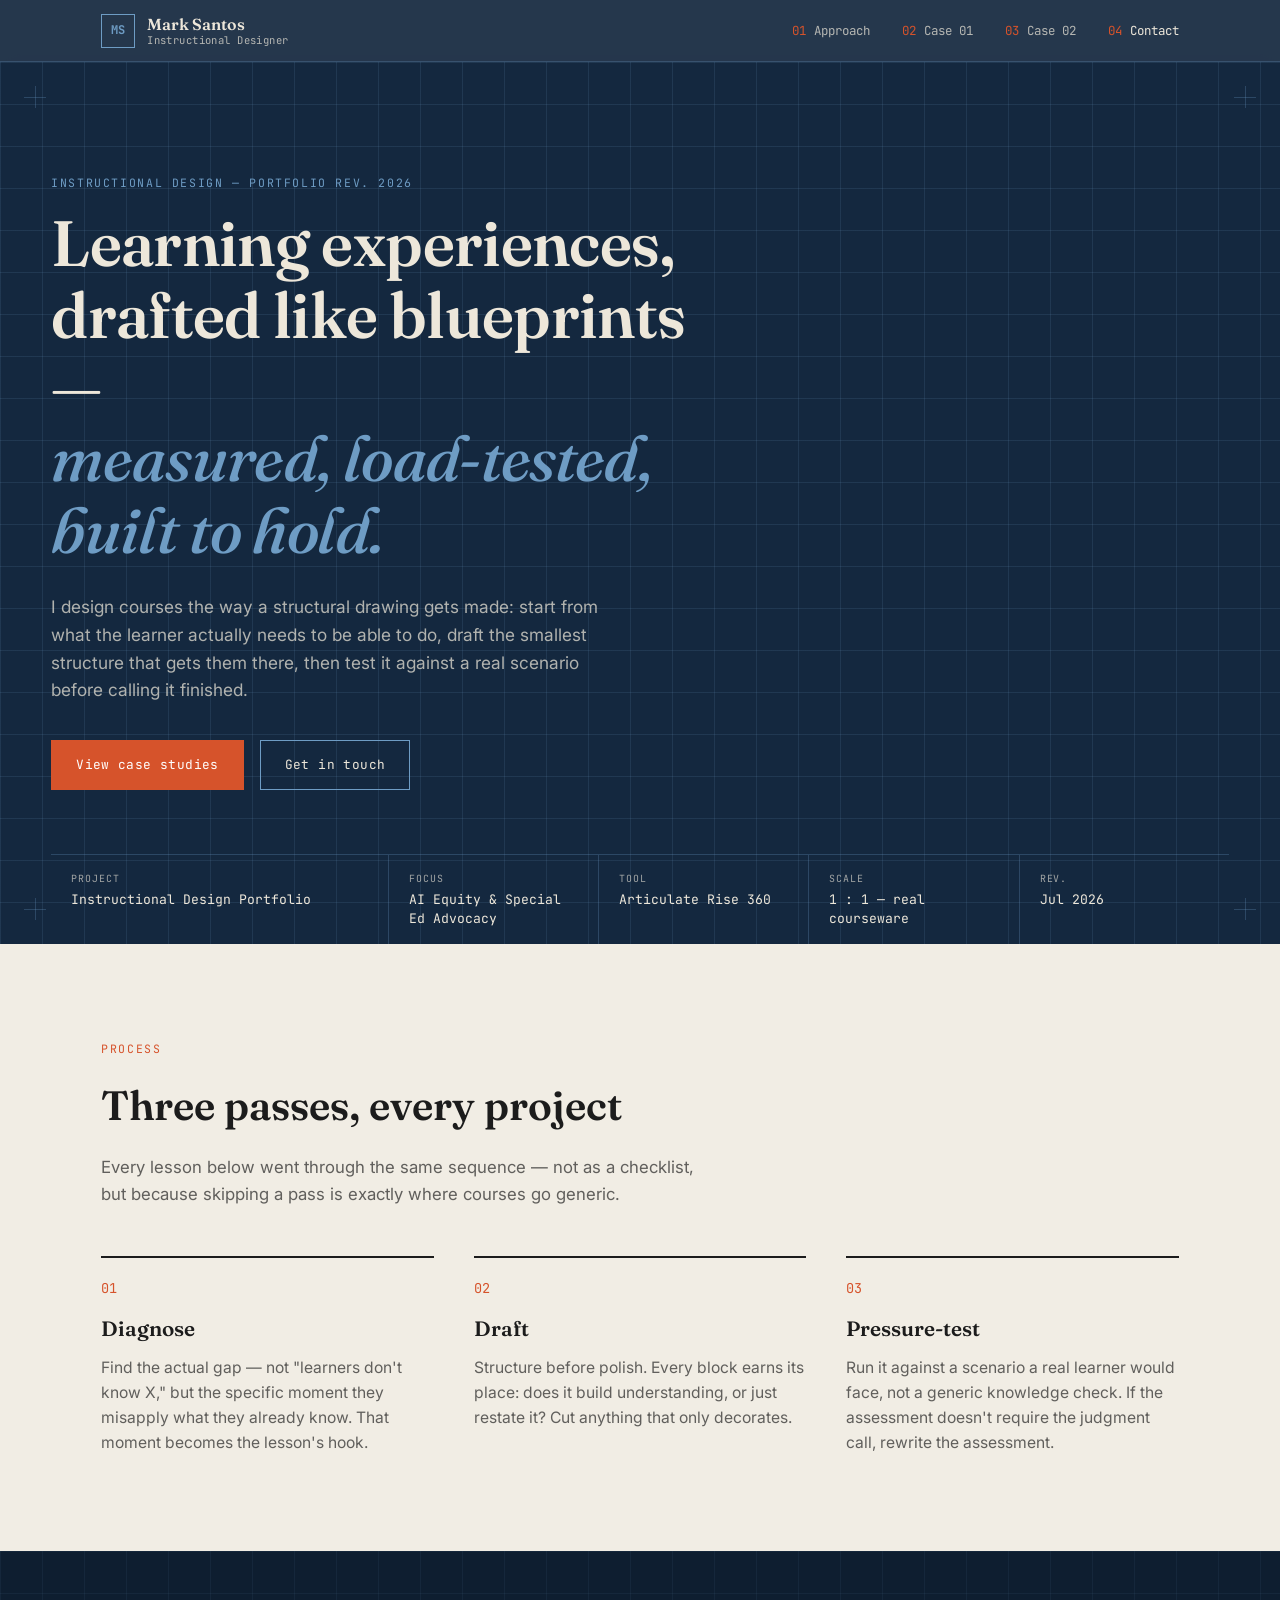
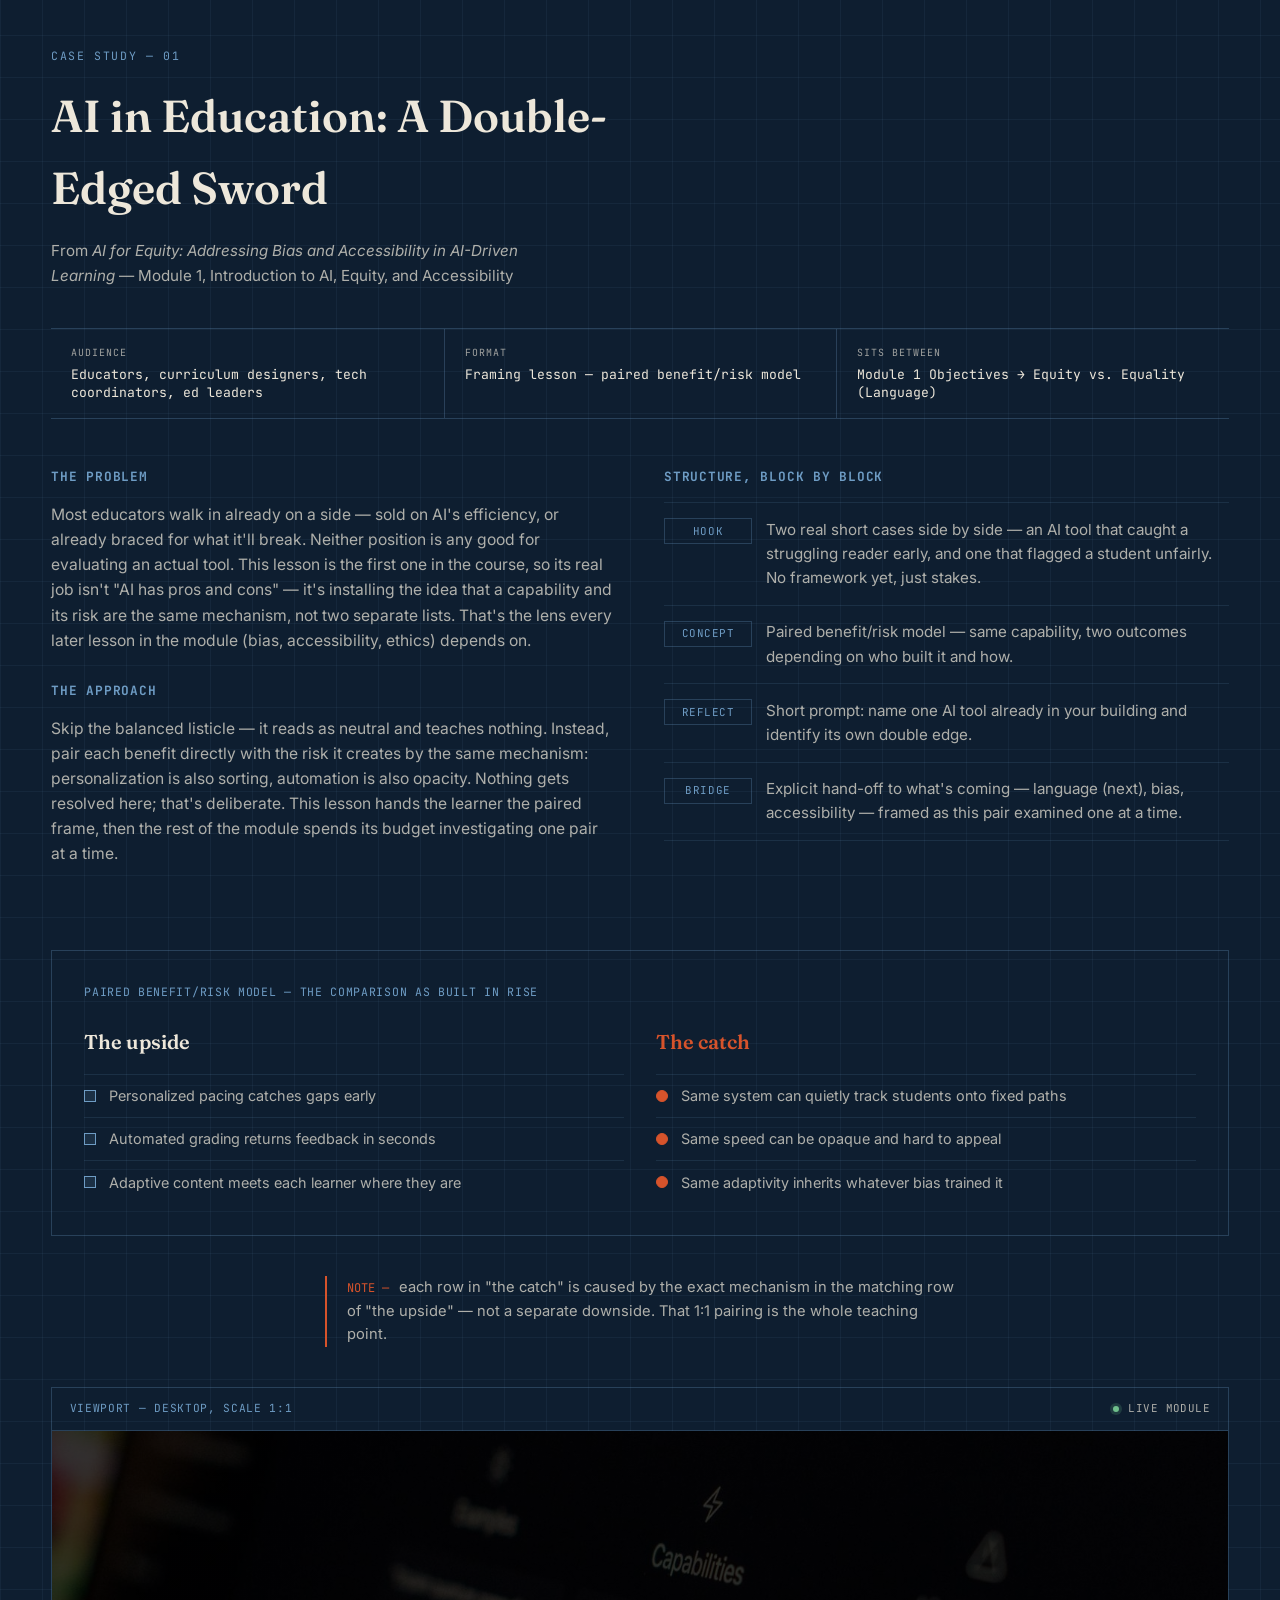
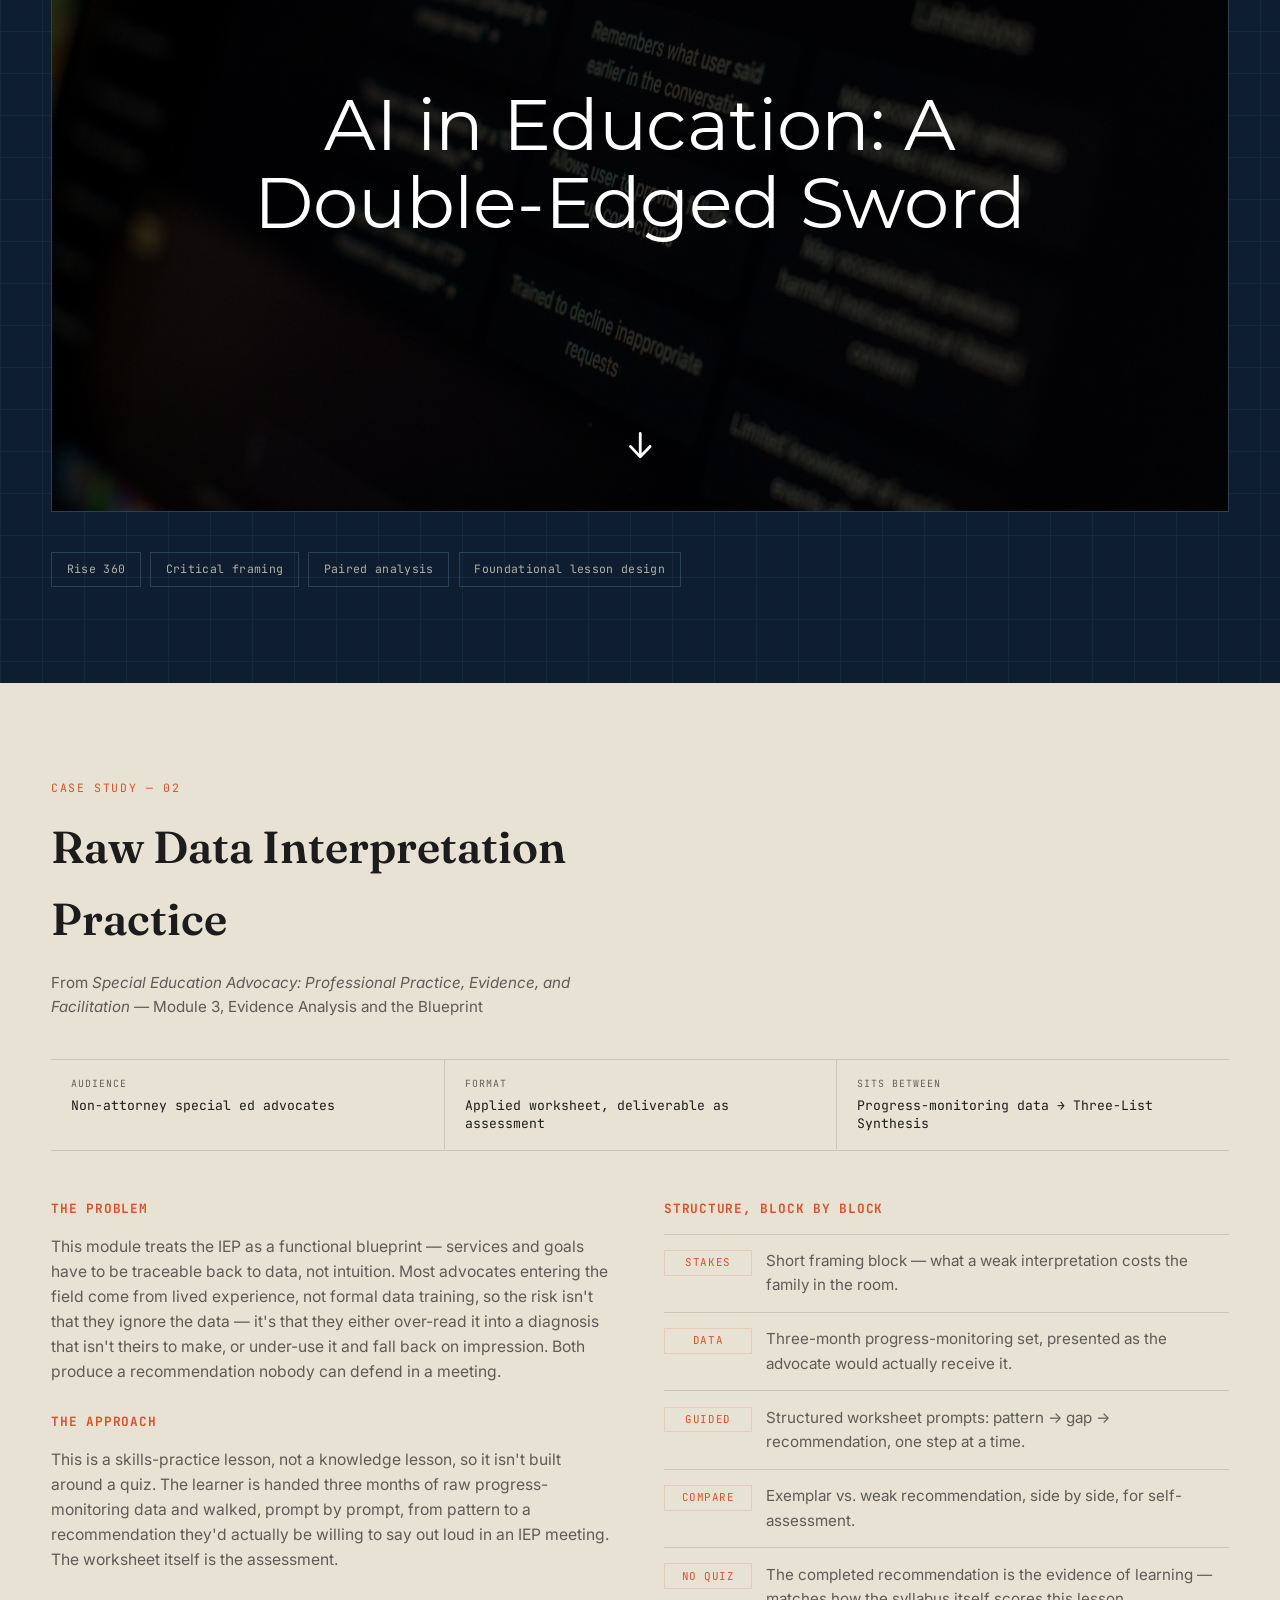
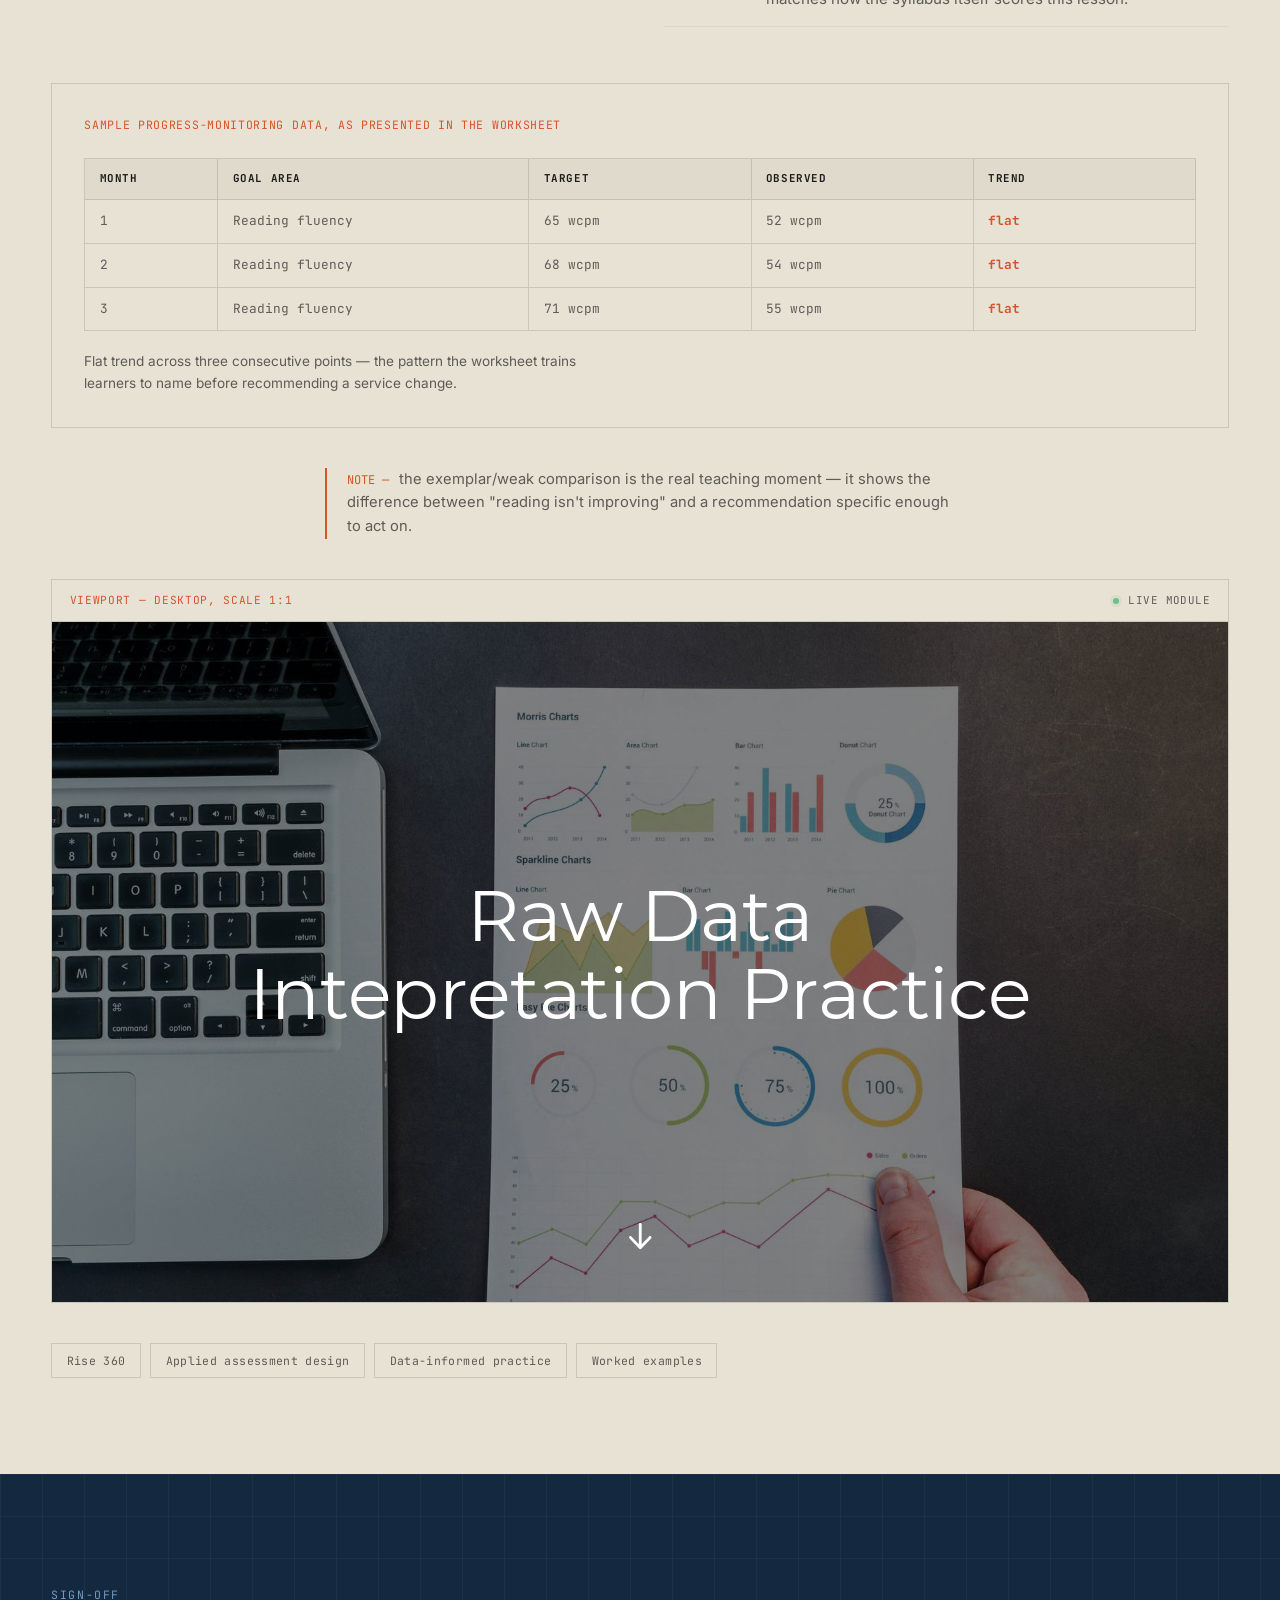
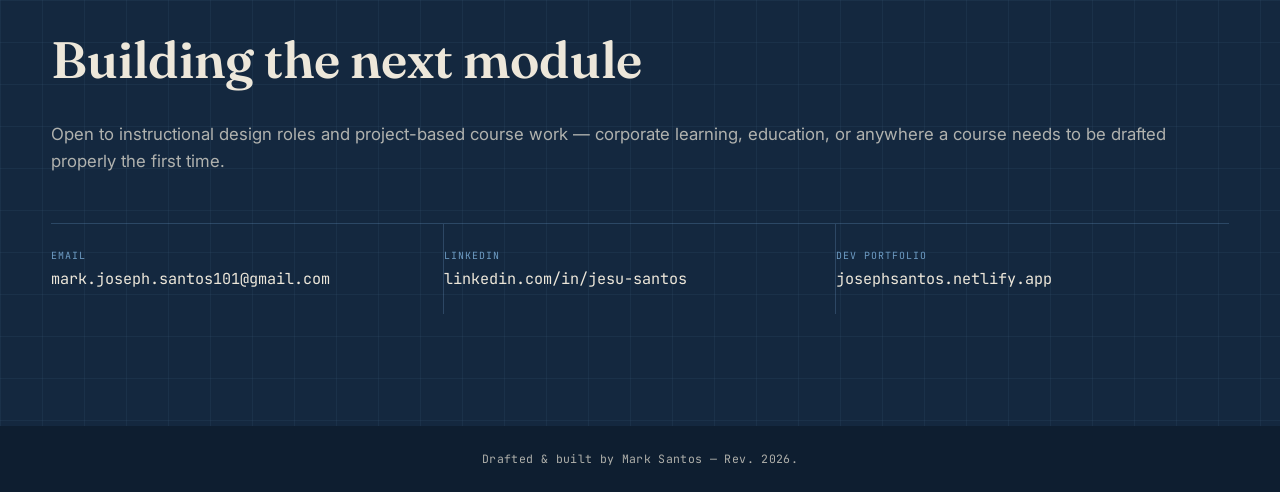
==== index.html @ 3e6feb6a "first shit" ====
<!DOCTYPE html>
<html lang="en">
<head>
<meta charset="UTF-8">
<meta name="viewport" content="width=device-width, initial-scale=1.0">
<title>Mark Santos — Instructional Design Portfolio</title>
<meta name="description" content="Instructional design portfolio — Mark Santos. Case studies in equity-focused leadership training and evidence-based special education advocacy.">
<link rel="preconnect" href="https://fonts.googleapis.com">
<link rel="preconnect" href="https://fonts.gstatic.com" crossorigin>
<link href="https://fonts.googleapis.com/css2?family=Fraunces:opsz,wght@9..144,300;9..144,500;9..144,600;9..144,700&family=JetBrains+Mono:wght@400;500;700&family=Inter:wght@400;500;600&display=swap" rel="stylesheet">
<link rel="stylesheet" href="style.css">
</head>
<body>

<a class="skip-link" href="#main">Skip to content</a>

<!-- ============ NAV ============ -->
<header class="site-header">
  <div class="header-inner">
    <a href="#top" class="brand" aria-label="Mark Santos, home">
      <span class="brand-mark" aria-hidden="true">MS</span>
      <span class="brand-text">
        <span class="brand-name">Mark Santos</span>
        <span class="brand-role">Instructional Designer</span>
      </span>
    </a>

    <button class="nav-toggle" id="navToggle" aria-expanded="false" aria-controls="primaryNav">
      <span class="nav-toggle-bar"></span>
      <span class="nav-toggle-bar"></span>
      <span class="visually-hidden">Menu</span>
    </button>

    <nav class="primary-nav" id="primaryNav" aria-label="Primary">
      <a href="#approach"><span class="nav-index">01</span>Approach</a>
      <a href="#case-01"><span class="nav-index">02</span>Case&nbsp;01</a>
      <a href="#case-02"><span class="nav-index">03</span>Case&nbsp;02</a>
      <a href="#contact"><span class="nav-index">04</span>Contact</a>
    </nav>
  </div>
</header>

<main id="main">

  <!-- ============ HERO ============ -->
  <section class="hero" id="top">
    <div class="blueprint-grid" aria-hidden="true"></div>
    <span class="crosshair crosshair--tl" aria-hidden="true"></span>
    <span class="crosshair crosshair--tr" aria-hidden="true"></span>
    <span class="crosshair crosshair--bl" aria-hidden="true"></span>
    <span class="crosshair crosshair--br" aria-hidden="true"></span>

    <div class="hero-inner">
      <p class="eyebrow">Instructional Design — Portfolio Rev. 2026</p>
      <h1 class="hero-title">
        Learning experiences,<br>
        drafted like blueprints —<br>
        <span class="hero-title-accent">measured, load-tested, built to hold.</span>
      </h1>
      <p class="hero-sub">
        I design courses the way a structural drawing gets made: start from what the learner
        actually needs to be able to do, draft the smallest structure that gets them there,
        then test it against a real scenario before calling it finished.
      </p>
      <div class="hero-actions">
        <a href="#case-01" class="btn btn-primary">View case studies</a>
        <a href="#contact" class="btn btn-ghost">Get in touch</a>
      </div>
    </div>

    <div class="title-block" role="note" aria-label="Portfolio specifications">
      <div class="title-block-cell title-block-cell--wide">
        <span class="tb-label">Project</span>
        <span class="tb-value">Instructional Design Portfolio</span>
      </div>
      <div class="title-block-cell">
        <span class="tb-label">Focus</span>
        <span class="tb-value">AI Equity &amp; Special Ed Advocacy</span>
      </div>
      <div class="title-block-cell">
        <span class="tb-label">Tool</span>
        <span class="tb-value">Articulate Rise 360</span>
      </div>
      <div class="title-block-cell">
        <span class="tb-label">Scale</span>
        <span class="tb-value">1 : 1 — real courseware</span>
      </div>
      <div class="title-block-cell">
        <span class="tb-label">Rev.</span>
        <span class="tb-value">Jul 2026</span>
      </div>
    </div>
  </section>

  <!-- ============ APPROACH ============ -->
  <section class="approach" id="approach">
    <p class="eyebrow eyebrow--dark">Process</p>
    <h2 class="section-title">Three passes, every project</h2>
    <p class="section-lede">
      Every lesson below went through the same sequence — not as a checklist,
      but because skipping a pass is exactly where courses go generic.
    </p>

    <ol class="approach-list">
      <li class="approach-step">
        <span class="step-index">01</span>
        <h3>Diagnose</h3>
        <p>
          Find the actual gap — not "learners don't know X," but the specific
          moment they misapply what they already know. That moment becomes the
          lesson's hook.
        </p>
      </li>
      <li class="approach-step">
        <span class="step-index">02</span>
        <h3>Draft</h3>
        <p>
          Structure before polish. Every block earns its place: does it build
          understanding, or just restate it? Cut anything that only decorates.
        </p>
      </li>
      <li class="approach-step">
        <span class="step-index">03</span>
        <h3>Pressure-test</h3>
        <p>
          Run it against a scenario a real learner would face, not a generic
          knowledge check. If the assessment doesn't require the judgment call,
          rewrite the assessment.
        </p>
      </li>
    </ol>
  </section>

  <!-- ============ CASE STUDY 01 ============ -->
  <section class="case-study case-study--dark" id="case-01">
    <div class="blueprint-grid blueprint-grid--faint" aria-hidden="true"></div>

    <div class="case-header">
      <p class="eyebrow">Case Study — 01</p>
      <h2 class="case-title">AI in Education: A Double-Edged Sword</h2>
      <p class="case-course">From <em>AI for Equity: Addressing Bias and Accessibility in AI-Driven Learning</em> — Module 1, Introduction to AI, Equity, and Accessibility</p>
    </div>

    <div class="title-block title-block--inline" role="note" aria-label="Case study 01 specifications">
      <div class="title-block-cell">
        <span class="tb-label">Audience</span>
        <span class="tb-value">Educators, curriculum designers, tech coordinators, ed leaders</span>
      </div>
      <div class="title-block-cell">
        <span class="tb-label">Format</span>
        <span class="tb-value">Framing lesson — paired benefit/risk model</span>
      </div>
      <div class="title-block-cell">
        <span class="tb-label">Sits between</span>
        <span class="tb-value">Module 1 Objectives → Equity vs. Equality (Language)</span>
      </div>
    </div>

    <div class="case-grid">
      <div class="case-col">
        <h3 class="case-subhead">The problem</h3>
        <p>
          Most educators walk in already on a side — sold on AI's efficiency, or
          already braced for what it'll break. Neither position is any good for
          evaluating an actual tool. This lesson is the first one in the course,
          so its real job isn't "AI has pros and cons" — it's installing the
          idea that a capability and its risk are the same mechanism, not two
          separate lists. That's the lens every later lesson in the module
          (bias, accessibility, ethics) depends on.
        </p>
        <h3 class="case-subhead">The approach</h3>
        <p>
          Skip the balanced listicle — it reads as neutral and teaches nothing.
          Instead, pair each benefit directly with the risk it creates by the
          same mechanism: personalization is also sorting, automation is also
          opacity. Nothing gets resolved here; that's deliberate. This lesson
          hands the learner the paired frame, then the rest of the module spends
          its budget investigating one pair at a time.
        </p>
      </div>

      <div class="case-col">
        <h3 class="case-subhead">Structure, block by block</h3>
        <ol class="flow-list">
          <li><span class="flow-tag">Hook</span>Two real short cases side by side — an AI tool that caught a struggling reader early, and one that flagged a student unfairly. No framework yet, just stakes.</li>
          <li><span class="flow-tag">Concept</span>Paired benefit/risk model — same capability, two outcomes depending on who built it and how.</li>
          <li><span class="flow-tag">Reflect</span>Short prompt: name one AI tool already in your building and identify its own double edge.</li>
          <li><span class="flow-tag">Bridge</span>Explicit hand-off to what's coming — language (next), bias, accessibility — framed as this pair examined one at a time.</li>
        </ol>
      </div>
    </div>

    <div class="diagram-panel" aria-hidden="false">
      <p class="diagram-caption">Paired benefit/risk model — the comparison as built in Rise</p>
      <div class="diagram">
        <div class="diagram-col">
          <span class="diagram-col-label">The upside</span>
          <div class="diagram-row"><span class="diagram-icon diagram-icon--even"></span>Personalized pacing catches gaps early</div>
          <div class="diagram-row"><span class="diagram-icon diagram-icon--even"></span>Automated grading returns feedback in seconds</div>
          <div class="diagram-row"><span class="diagram-icon diagram-icon--even"></span>Adaptive content meets each learner where they are</div>
        </div>
        <div class="diagram-col diagram-col--accent">
          <span class="diagram-col-label">The catch</span>
          <div class="diagram-row"><span class="diagram-icon diagram-icon--variable"></span>Same system can quietly track students onto fixed paths</div>
          <div class="diagram-row"><span class="diagram-icon diagram-icon--variable"></span>Same speed can be opaque and hard to appeal</div>
          <div class="diagram-row"><span class="diagram-icon diagram-icon--variable"></span>Same adaptivity inherits whatever bias trained it</div>
        </div>
      </div>
    </div>

    <p class="annotation">
      <span class="annotation-mark" aria-hidden="true">note —</span>
      each row in "the catch" is caused by the exact mechanism in the matching
      row of "the upside" — not a separate downside. That 1:1 pairing is the
      whole teaching point.
    </p>

    <div class="module-frame">
      <div class="module-frame-bar">
        <span class="module-frame-label">Viewport — Desktop, Scale 1:1</span>
        <span class="module-frame-status"><span class="status-dot" aria-hidden="true"></span>Live module</span>
      </div>
      <div class="module-frame-body">
        <div class="module-frame-viewport">
          <iframe
            src="case-01/index.html"
            title="AI in Education: A Double-Edged Sword — full Rise 360 module"
            loading="lazy"
            class="module-iframe"></iframe>
        </div>
      </div>
    </div>

    <ul class="tag-row" aria-label="Skills demonstrated">
      <li>Rise 360</li>
      <li>Critical framing</li>
      <li>Paired analysis</li>
      <li>Foundational lesson design</li>
    </ul>
  </section>

  <!-- ============ CASE STUDY 02 ============ -->
  <section class="case-study case-study--paper" id="case-02">
    <div class="case-header">
      <p class="eyebrow eyebrow--dark">Case Study — 02</p>
      <h2 class="case-title case-title--dark">Raw Data Interpretation Practice</h2>
      <p class="case-course case-course--dark">From <em>Special Education Advocacy: Professional Practice, Evidence, and Facilitation</em> — Module 3, Evidence Analysis and the Blueprint</p>
    </div>

    <div class="title-block title-block--paper title-block--inline" role="note" aria-label="Case study 02 specifications">
      <div class="title-block-cell">
        <span class="tb-label">Audience</span>
        <span class="tb-value">Non-attorney special ed advocates</span>
      </div>
      <div class="title-block-cell">
        <span class="tb-label">Format</span>
        <span class="tb-value">Applied worksheet, deliverable as assessment</span>
      </div>
      <div class="title-block-cell">
        <span class="tb-label">Sits between</span>
        <span class="tb-value">Progress-monitoring data → Three-List Synthesis</span>
      </div>
    </div>

    <div class="case-grid">
      <div class="case-col">
        <h3 class="case-subhead case-subhead--dark">The problem</h3>
        <p class="text--dark">
          This module treats the IEP as a functional blueprint — services and
          goals have to be traceable back to data, not intuition. Most advocates
          entering the field come from lived experience, not formal data
          training, so the risk isn't that they ignore the data — it's that they
          either over-read it into a diagnosis that isn't theirs to make, or
          under-use it and fall back on impression. Both produce a
          recommendation nobody can defend in a meeting.
        </p>
        <h3 class="case-subhead case-subhead--dark">The approach</h3>
        <p class="text--dark">
          This is a skills-practice lesson, not a knowledge lesson, so it isn't
          built around a quiz. The learner is handed three months of raw
          progress-monitoring data and walked, prompt by prompt, from pattern to
          a recommendation they'd actually be willing to say out loud in an IEP
          meeting. The worksheet itself is the assessment.
        </p>
      </div>

      <div class="case-col">
        <h3 class="case-subhead case-subhead--dark">Structure, block by block</h3>
        <ol class="flow-list flow-list--paper">
          <li><span class="flow-tag flow-tag--paper">Stakes</span>Short framing block — what a weak interpretation costs the family in the room.</li>
          <li><span class="flow-tag flow-tag--paper">Data</span>Three-month progress-monitoring set, presented as the advocate would actually receive it.</li>
          <li><span class="flow-tag flow-tag--paper">Guided</span>Structured worksheet prompts: pattern → gap → recommendation, one step at a time.</li>
          <li><span class="flow-tag flow-tag--paper">Compare</span>Exemplar vs. weak recommendation, side by side, for self-assessment.</li>
          <li><span class="flow-tag flow-tag--paper">No quiz</span>The completed recommendation is the evidence of learning — matches how the syllabus itself scores this lesson.</li>
        </ol>
      </div>
    </div>

    <div class="diagram-panel diagram-panel--paper">
      <p class="diagram-caption diagram-caption--dark">Sample progress-monitoring data, as presented in the worksheet</p>
      <div class="data-table" role="table" aria-label="Sample progress monitoring data">
        <div class="data-row data-row--head" role="row">
          <span role="columnheader">Month</span>
          <span role="columnheader">Goal Area</span>
          <span role="columnheader">Target</span>
          <span role="columnheader">Observed</span>
          <span role="columnheader">Trend</span>
        </div>
        <div class="data-row" role="row"><span>1</span><span>Reading fluency</span><span>65 wcpm</span><span>52 wcpm</span><span class="trend trend--flat">flat</span></div>
        <div class="data-row" role="row"><span>2</span><span>Reading fluency</span><span>68 wcpm</span><span>54 wcpm</span><span class="trend trend--flat">flat</span></div>
        <div class="data-row" role="row"><span>3</span><span>Reading fluency</span><span>71 wcpm</span><span>55 wcpm</span><span class="trend trend--flat">flat</span></div>
      </div>
      <p class="diagram-footnote">Flat trend across three consecutive points — the pattern the worksheet trains learners to name before recommending a service change.</p>
    </div>

    <p class="annotation annotation--paper">
      <span class="annotation-mark" aria-hidden="true">note —</span>
      the exemplar/weak comparison is the real teaching moment — it shows the
      difference between "reading isn't improving" and a recommendation
      specific enough to act on.
    </p>

    <div class="module-frame module-frame--paper">
      <div class="module-frame-bar module-frame-bar--paper">
        <span class="module-frame-label module-frame-label--paper">Viewport — Desktop, Scale 1:1</span>
        <span class="module-frame-status module-frame-status--paper"><span class="status-dot status-dot--paper" aria-hidden="true"></span>Live module</span>
      </div>
      <div class="module-frame-body">
        <div class="module-frame-viewport">
          <iframe
            src="case-02/index.html"
            title="Raw Data Interpretation Practice — full Rise 360 module"
            loading="lazy"
            class="module-iframe"></iframe>
        </div>
      </div>
    </div>

    <ul class="tag-row tag-row--paper" aria-label="Skills demonstrated">
      <li>Rise 360</li>
      <li>Applied assessment design</li>
      <li>Data-informed practice</li>
      <li>Worked examples</li>
    </ul>
  </section>

  <!-- ============ CONTACT ============ -->
  <section class="contact" id="contact">
    <div class="blueprint-grid blueprint-grid--faint" aria-hidden="true"></div>
    <p class="eyebrow">Sign-off</p>
    <h2 class="contact-title">Building the next module</h2>
    <p class="contact-lede">
      Open to instructional design roles and project-based course work —
      corporate learning, education, or anywhere a course needs to be drafted
      properly the first time.
    </p>

    <div class="contact-grid">
      <a class="contact-link" href="mailto:mark.joseph.santos101@gmail.com">
        <span class="tb-label">Email</span>
        <span class="tb-value">mark.joseph.santos101@gmail.com</span>
      </a>
      <a class="contact-link" href="https://linkedin.com/in/jesu-santos" target="_blank" rel="noopener noreferrer">
        <span class="tb-label">LinkedIn</span>
        <span class="tb-value">linkedin.com/in/jesu-santos</span>
      </a>
      <a class="contact-link" href="https://josephsantos.netlify.app" target="_blank" rel="noopener noreferrer">
        <span class="tb-label">Dev Portfolio</span>
        <span class="tb-value">josephsantos.netlify.app</span>
      </a>
    </div>
  </section>

</main>

<footer class="site-footer">
  <p>Drafted &amp; built by Mark Santos — Rev. 2026.</p>
</footer>

<script src="script.js"></script>
</body>
</html>
---- style.css ----
/* =========================================================
   TOKENS
   ========================================================= */
:root {
  --navy: #14283F;
  --navy-deep: #0E1E30;
  --blue-line: #6E9CC4;
  --blue-line-soft: rgba(110, 156, 196, 0.28);
  --blue-line-faint: rgba(110, 156, 196, 0.14);
  --paper: #F1EDE4;
  --paper-dim: #E8E2D4;
  --ink: #1C1C1C;
  --ink-soft: rgba(28, 28, 28, 0.68);
  --paper-line: rgba(28, 28, 28, 0.14);
  --accent: #D6532B;
  --accent-soft: rgba(214, 83, 43, 0.16);
  --cream-text: #EDE7DA;
  --cream-text-soft: rgba(237, 231, 218, 0.72);

  --font-display: 'Fraunces', Georgia, serif;
  --font-mono: 'JetBrains Mono', 'Courier New', monospace;
  --font-body: 'Inter', -apple-system, BlinkMacSystemFont, sans-serif;

  --max-width: 1180px;
  --edge: clamp(1.25rem, 4vw, 4rem);
}

/* =========================================================
   RESET
   ========================================================= */
*, *::before, *::after { box-sizing: border-box; }
html { scroll-behavior: smooth; }
@media (prefers-reduced-motion: reduce) {
  html { scroll-behavior: auto; }
  *, *::before, *::after {
    animation-duration: 0.01ms !important;
    animation-iteration-count: 1 !important;
    transition-duration: 0.01ms !important;
    scroll-behavior: auto !important;
  }
}

body {
  margin: 0;
  background: var(--paper);
  color: var(--ink);
  font-family: var(--font-body);
  line-height: 1.6;
  -webkit-font-smoothing: antialiased;
}

h1, h2, h3 { margin: 0; font-family: var(--font-display); }
p { margin: 0; }
a { color: inherit; text-decoration: none; }
ul, ol { margin: 0; padding: 0; list-style: none; }
img { max-width: 100%; display: block; }

.visually-hidden {
  position: absolute;
  width: 1px; height: 1px;
  overflow: hidden;
  clip: rect(0 0 0 0);
  white-space: nowrap;
}

.skip-link {
  position: absolute;
  left: -9999px;
  top: 0;
  background: var(--accent);
  color: #fff;
  padding: 0.75rem 1.25rem;
  font-family: var(--font-mono);
  font-size: 0.85rem;
  z-index: 1000;
}
.skip-link:focus {
  left: var(--edge);
  top: 0.75rem;
}

:focus-visible {
  outline: 2px solid var(--accent);
  outline-offset: 3px;
}

/* =========================================================
   SHARED UTILITIES
   ========================================================= */
.eyebrow {
  font-family: var(--font-mono);
  font-size: 0.72rem;
  letter-spacing: 0.14em;
  text-transform: uppercase;
  color: var(--blue-line);
  margin-bottom: 0.9rem;
}
.eyebrow--dark { color: var(--accent); }

.section-title {
  font-size: clamp(1.75rem, 3.2vw, 2.6rem);
  font-weight: 600;
  color: var(--ink);
  max-width: 24ch;
}

.section-lede {
  margin-top: 1rem;
  max-width: 56ch;
  color: var(--ink-soft);
  font-size: 1.05rem;
}

.tb-label {
  display: block;
  font-family: var(--font-mono);
  font-size: 0.62rem;
  letter-spacing: 0.1em;
  text-transform: uppercase;
  opacity: 0.65;
  margin-bottom: 0.3rem;
}
.tb-value {
  display: block;
  font-family: var(--font-mono);
  font-size: 0.82rem;
  line-height: 1.4;
}

/* =========================================================
   BLUEPRINT GRID BACKGROUND
   ========================================================= */
.blueprint-grid {
  position: absolute;
  inset: 0;
  background-image:
    linear-gradient(var(--blue-line-faint) 1px, transparent 1px),
    linear-gradient(90deg, var(--blue-line-faint) 1px, transparent 1px);
  background-size: 42px 42px;
  pointer-events: none;
  z-index: 0;
}
.blueprint-grid--faint { opacity: 0.55; }

.crosshair {
  position: absolute;
  width: 22px;
  height: 22px;
  z-index: 1;
  pointer-events: none;
}
.crosshair::before,
.crosshair::after {
  content: "";
  position: absolute;
  background: var(--blue-line-soft);
}
.crosshair::before { width: 100%; height: 1px; top: 50%; left: 0; }
.crosshair::after { height: 100%; width: 1px; left: 50%; top: 0; }
.crosshair--tl { top: 1.5rem; left: 1.5rem; }
.crosshair--tr { top: 1.5rem; right: 1.5rem; }
.crosshair--bl { bottom: 1.5rem; left: 1.5rem; }
.crosshair--br { bottom: 1.5rem; right: 1.5rem; }

/* =========================================================
   HEADER / NAV
   ========================================================= */
.site-header {
  position: sticky;
  top: 0;
  z-index: 500;
  background: rgba(20, 40, 63, 0.92);
  backdrop-filter: blur(10px);
  border-bottom: 1px solid var(--blue-line-soft);
}

.header-inner {
  max-width: var(--max-width);
  margin: 0 auto;
  padding: 0.85rem var(--edge);
  display: flex;
  align-items: center;
  justify-content: space-between;
  gap: 1rem;
}

.brand {
  display: flex;
  align-items: center;
  gap: 0.75rem;
  color: var(--cream-text);
}
.brand-mark {
  font-family: var(--font-mono);
  font-size: 0.75rem;
  font-weight: 700;
  border: 1px solid var(--blue-line);
  width: 34px;
  height: 34px;
  display: flex;
  align-items: center;
  justify-content: center;
  color: var(--blue-line);
  flex-shrink: 0;
}
.brand-text { display: flex; flex-direction: column; line-height: 1.25; }
.brand-name { font-family: var(--font-display); font-size: 1rem; font-weight: 600; }
.brand-role { font-family: var(--font-mono); font-size: 0.66rem; color: var(--cream-text-soft); letter-spacing: 0.04em; }

.nav-toggle {
  display: none;
  flex-direction: column;
  gap: 5px;
  background: none;
  border: none;
  cursor: pointer;
  padding: 0.5rem;
}
.nav-toggle-bar {
  width: 22px;
  height: 2px;
  background: var(--cream-text);
}

.primary-nav {
  display: flex;
  gap: 2rem;
}
.primary-nav a {
  font-family: var(--font-mono);
  font-size: 0.78rem;
  color: var(--cream-text-soft);
  display: flex;
  align-items: center;
  gap: 0.5rem;
  transition: color 0.2s ease;
}
.primary-nav a:hover,
.primary-nav a:focus-visible { color: var(--cream-text); }
.nav-index { color: var(--accent); }

@media (max-width: 760px) {
  .nav-toggle { display: flex; }
  .primary-nav {
    position: absolute;
    top: 100%;
    left: 0;
    right: 0;
    background: var(--navy);
    flex-direction: column;
    gap: 0;
    max-height: 0;
    overflow: hidden;
    transition: max-height 0.3s ease;
    border-bottom: 1px solid var(--blue-line-soft);
  }
  .primary-nav.is-open { max-height: 320px; }
  .primary-nav a {
    padding: 1rem var(--edge);
    border-top: 1px solid var(--blue-line-faint);
  }
}

/* =========================================================
   HERO
   ========================================================= */
.hero {
  position: relative;
  background: var(--navy);
  color: var(--cream-text);
  padding: clamp(4rem, 10vw, 7rem) var(--edge) 0;
  overflow: hidden;
}

.hero-inner {
  position: relative;
  z-index: 2;
  max-width: var(--max-width);
  margin: 0 auto;
  padding-bottom: 4rem;
}

.hero-title {
  font-size: clamp(2.2rem, 5.5vw, 4rem);
  font-weight: 600;
  line-height: 1.12;
  max-width: 16ch;
  letter-spacing: -0.01em;
}
.hero-title-accent {
  color: var(--blue-line);
  font-style: italic;
  font-weight: 500;
}

.hero-sub {
  margin-top: 1.75rem;
  max-width: 52ch;
  font-size: 1.08rem;
  color: var(--cream-text-soft);
}

.hero-actions {
  margin-top: 2.25rem;
  display: flex;
  gap: 1rem;
  flex-wrap: wrap;
}

.btn {
  font-family: var(--font-mono);
  font-size: 0.8rem;
  letter-spacing: 0.03em;
  padding: 0.85rem 1.5rem;
  border: 1px solid transparent;
  transition: transform 0.15s ease, background 0.2s ease, color 0.2s ease;
  display: inline-block;
}
.btn:hover { transform: translateY(-1px); }
.btn-primary {
  background: var(--accent);
  color: #fff;
}
.btn-primary:hover { background: #c04620; }
.btn-ghost {
  border-color: var(--blue-line);
  color: var(--cream-text);
}
.btn-ghost:hover { background: var(--blue-line-faint); }

/* =========================================================
   TITLE BLOCK (signature element)
   ========================================================= */
.title-block {
  position: relative;
  z-index: 2;
  display: grid;
  grid-template-columns: 1.6fr repeat(4, 1fr);
  border-top: 1px solid var(--blue-line-soft);
  max-width: var(--max-width);
  margin: 0 auto;
}
.title-block-cell {
  padding: 1rem 1.25rem;
  border-left: 1px solid var(--blue-line-soft);
  color: var(--cream-text);
}
.title-block-cell:first-child { border-left: none; }
.title-block-cell--wide { grid-column: span 1; }

.title-block--inline {
  border-top: 1px solid var(--blue-line-soft);
  border-bottom: 1px solid var(--blue-line-soft);
  grid-template-columns: repeat(3, 1fr);
  margin-top: 2.5rem;
  margin-bottom: 3rem;
}

.title-block--paper {
  border-color: var(--paper-line);
}
.title-block--paper .title-block-cell {
  border-left-color: var(--paper-line);
  color: var(--ink);
}

@media (max-width: 760px) {
  .title-block { grid-template-columns: repeat(2, 1fr); }
  .title-block-cell--wide { grid-column: span 2; }
  .title-block--inline { grid-template-columns: 1fr; }
  .title-block-cell { border-left: none; border-top: 1px solid var(--blue-line-soft); }
  .title-block-cell:first-child { border-top: none; }
}

/* =========================================================
   APPROACH
   ========================================================= */
.approach {
  background: var(--paper);
  padding: clamp(4rem, 9vw, 6rem) var(--edge);
  max-width: var(--max-width);
  margin: 0 auto;
}

.approach-list {
  margin-top: 3rem;
  display: grid;
  grid-template-columns: repeat(3, 1fr);
  gap: 2.5rem;
}

.approach-step {
  border-top: 2px solid var(--ink);
  padding-top: 1.25rem;
}
.step-index {
  font-family: var(--font-mono);
  font-size: 0.85rem;
  color: var(--accent);
  display: block;
  margin-bottom: 0.75rem;
}
.approach-step h3 {
  font-size: 1.3rem;
  font-weight: 600;
  margin-bottom: 0.6rem;
}
.approach-step p {
  color: var(--ink-soft);
  font-size: 0.98rem;
}

@media (max-width: 760px) {
  .approach-list { grid-template-columns: 1fr; }
}

/* =========================================================
   CASE STUDIES
   ========================================================= */
.case-study {
  position: relative;
  padding: clamp(4rem, 9vw, 6rem) var(--edge);
}
.case-study--dark {
  background: var(--navy-deep);
  color: var(--cream-text);
}
.case-study--paper {
  background: var(--paper-dim);
  color: var(--ink);
}

.case-header,
.case-grid,
.diagram-panel,
.annotation,
.tag-row,
.title-block--inline {
  position: relative;
  z-index: 2;
  max-width: var(--max-width);
  margin-left: auto;
  margin-right: auto;
}

.case-title {
  margin-top: 0.5rem;
  font-size: clamp(1.9rem, 4vw, 2.8rem);
  font-weight: 600;
  max-width: 22ch;
  color: var(--cream-text);
}
.case-title--dark { color: var(--ink); }

.case-course {
  margin-top: 1rem;
  font-size: 0.95rem;
  color: var(--cream-text-soft);
  max-width: 52ch;
}
.case-course--dark { color: var(--ink-soft); }
.case-course em { font-style: italic; }

.case-grid {
  margin-top: 3rem;
  display: grid;
  grid-template-columns: 1fr 1fr;
  gap: 3rem;
}
@media (max-width: 820px) {
  .case-grid { grid-template-columns: 1fr; }
}

.case-subhead {
  font-family: var(--font-mono);
  font-size: 0.8rem;
  letter-spacing: 0.06em;
  text-transform: uppercase;
  color: var(--blue-line);
  margin-bottom: 0.9rem;
}
.case-subhead--dark { color: var(--accent); }

.case-col p {
  color: var(--cream-text-soft);
  font-size: 0.98rem;
  margin-bottom: 1.75rem;
}
.text--dark { color: var(--ink-soft) !important; }

.flow-list li {
  position: relative;
  padding: 0.9rem 0 0.9rem 0;
  border-top: 1px solid var(--blue-line-faint);
  font-size: 0.95rem;
  color: var(--cream-text-soft);
  display: flex;
  gap: 0.9rem;
  align-items: baseline;
}
.flow-list li:last-child { border-bottom: 1px solid var(--blue-line-faint); }
.flow-list--paper li { border-color: var(--paper-line); color: var(--ink-soft); }

.flow-tag {
  flex-shrink: 0;
  font-family: var(--font-mono);
  font-size: 0.68rem;
  letter-spacing: 0.05em;
  text-transform: uppercase;
  color: var(--blue-line);
  border: 1px solid var(--blue-line-soft);
  padding: 0.2rem 0.55rem;
  width: 5.5rem;
  text-align: center;
}
.flow-tag--paper {
  color: var(--accent);
  border-color: var(--accent-soft);
}

/* diagram panel — equity comparison */
.diagram-panel {
  margin-top: 3.5rem;
  border: 1px solid var(--blue-line-soft);
  padding: 2rem;
}
.diagram-panel--paper { border-color: var(--paper-line); }

.diagram-caption {
  font-family: var(--font-mono);
  font-size: 0.72rem;
  letter-spacing: 0.06em;
  text-transform: uppercase;
  color: var(--blue-line);
  margin-bottom: 1.5rem;
}
.diagram-caption--dark { color: var(--accent); }

.diagram {
  display: grid;
  grid-template-columns: 1fr 1fr;
  gap: 2rem;
}
@media (max-width: 640px) {
  .diagram { grid-template-columns: 1fr; }
}

.diagram-col-label {
  display: block;
  font-family: var(--font-display);
  font-size: 1.25rem;
  font-weight: 600;
  margin-bottom: 1rem;
  color: var(--cream-text);
}
.diagram-col--accent .diagram-col-label { color: var(--accent); }

.diagram-row {
  display: flex;
  align-items: center;
  gap: 0.8rem;
  padding: 0.6rem 0;
  font-size: 0.9rem;
  color: var(--cream-text-soft);
  border-top: 1px solid var(--blue-line-faint);
}

.diagram-icon {
  width: 12px;
  height: 12px;
  flex-shrink: 0;
  border: 1px solid var(--blue-line);
}
.diagram-icon--even { background: var(--blue-line-faint); }
.diagram-icon--variable {
  background: var(--accent);
  border-color: var(--accent);
  border-radius: 50%;
}

/* data table — module 2 */
.data-table {
  display: grid;
  border-top: 1px solid var(--paper-line);
  border-left: 1px solid var(--paper-line);
}
.data-row {
  display: grid;
  grid-template-columns: 0.6fr 1.4fr 1fr 1fr 1fr;
}
.data-row span {
  padding: 0.7rem 0.9rem;
  border-right: 1px solid var(--paper-line);
  border-bottom: 1px solid var(--paper-line);
  font-family: var(--font-mono);
  font-size: 0.8rem;
  color: var(--ink-soft);
}
.data-row--head span {
  font-weight: 700;
  color: var(--ink);
  background: rgba(28,28,28,0.04);
  text-transform: uppercase;
  font-size: 0.68rem;
  letter-spacing: 0.05em;
}
.trend--flat { color: var(--accent) !important; font-weight: 700; }

.diagram-footnote {
  margin-top: 1.25rem;
  font-size: 0.85rem;
  color: var(--ink-soft);
  max-width: 60ch;
}

/* annotation callout */
.annotation {
  margin-top: 2.5rem;
  padding-left: 1.25rem;
  border-left: 2px solid var(--accent);
  font-size: 0.92rem;
  color: var(--cream-text-soft);
  max-width: 70ch;
}
.annotation--paper { color: var(--ink-soft); }
.annotation-mark {
  font-family: var(--font-mono);
  color: var(--accent);
  text-transform: uppercase;
  font-size: 0.75rem;
  margin-right: 0.4rem;
}

/* module iframe frame */
.module-frame {
  margin-top: 2.5rem;
  border: 1px solid var(--blue-line-soft);
  position: relative;
  z-index: 2;
  max-width: var(--max-width);
  margin-left: auto;
  margin-right: auto;
}
.module-frame--paper { border-color: var(--paper-line); }

.module-frame-bar {
  display: flex;
  align-items: center;
  justify-content: space-between;
  gap: 1rem;
  padding: 0.75rem 1.1rem;
  border-bottom: 1px solid var(--blue-line-soft);
  font-family: var(--font-mono);
  flex-wrap: wrap;
}
.module-frame-bar--paper { border-color: var(--paper-line); }

.module-frame-label {
  font-size: 0.7rem;
  letter-spacing: 0.06em;
  text-transform: uppercase;
  color: var(--blue-line);
  flex-shrink: 0;
}
.module-frame-label--paper { color: var(--accent); }

.module-frame-status {
  font-size: 0.68rem;
  letter-spacing: 0.04em;
  text-transform: uppercase;
  color: var(--cream-text-soft);
  display: flex;
  align-items: center;
  gap: 0.6rem;
  flex-shrink: 0;
}
.module-frame-status--paper { color: var(--ink-soft); }

.status-dot {
  width: 6px;
  height: 6px;
  border-radius: 50%;
  background: #6FBF8B;
  display: inline-block;
  box-shadow: 0 0 0 3px rgba(111, 191, 139, 0.18);
}
.status-dot--paper { box-shadow: 0 0 0 3px rgba(111, 191, 139, 0.14); }

/* frame body — fixed desktop viewport, locked width */
.module-frame-body {
  background: #0A1622;
  padding: 0;
}

.module-frame-viewport {
  width: 100%;
  height: 680px;
  background: #fff;
  overflow: hidden;
  position: relative;
}

.module-iframe {
  width: 100%;
  height: 100%;
  border: 0;
  display: block;
}

@media (max-width: 640px) {
  .module-frame-viewport { height: 560px; }
}

/* tag row */
.tag-row {
  margin-top: 2.5rem;
  display: flex;
  flex-wrap: wrap;
  gap: 0.6rem;
}
.tag-row li {
  font-family: var(--font-mono);
  font-size: 0.72rem;
  letter-spacing: 0.03em;
  padding: 0.45rem 0.9rem;
  border: 1px solid var(--blue-line-soft);
  color: var(--cream-text-soft);
}
.tag-row--paper li {
  border-color: var(--paper-line);
  color: var(--ink-soft);
}

/* =========================================================
   CONTACT
   ========================================================= */
.contact {
  position: relative;
  background: var(--navy);
  color: var(--cream-text);
  padding: clamp(4rem, 10vw, 7rem) var(--edge);
  text-align: left;
}
.contact-title {
  position: relative;
  z-index: 2;
  font-size: clamp(2rem, 4.5vw, 3.2rem);
  font-weight: 600;
  max-width: 18ch;
  margin: 0 auto;
  max-width: var(--max-width);
}
.contact-lede {
  position: relative;
  z-index: 2;
  margin: 1.25rem auto 0;
  max-width: 56ch;
  color: var(--cream-text-soft);
  font-size: 1.05rem;
  max-width: var(--max-width);
}

.contact-grid {
  position: relative;
  z-index: 2;
  max-width: var(--max-width);
  margin: 3rem auto 0;
  display: grid;
  grid-template-columns: repeat(3, 1fr);
  border-top: 1px solid var(--blue-line-soft);
}
.contact-link {
  padding: 1.5rem 1.5rem 1.5rem 0;
  border-right: 1px solid var(--blue-line-soft);
  transition: opacity 0.2s ease;
}
.contact-link:last-child { border-right: none; }
.contact-link:hover,
.contact-link:focus-visible { opacity: 0.7; }
.contact-link .tb-value { font-size: 0.95rem; color: var(--cream-text); word-break: break-word; }
.contact-link .tb-label { color: var(--blue-line); opacity: 1; }

@media (max-width: 700px) {
  .contact-grid { grid-template-columns: 1fr; }
  .contact-link { border-right: none; border-bottom: 1px solid var(--blue-line-soft); padding: 1.5rem 0; }
}

/* =========================================================
   FOOTER
   ========================================================= */
.site-footer {
  background: var(--navy-deep);
  color: var(--cream-text-soft);
  text-align: center;
  padding: 1.5rem;
  font-family: var(--font-mono);
  font-size: 0.72rem;
  letter-spacing: 0.03em;
}

/* =========================================================
   SCROLL REVEAL
   ========================================================= */
.reveal {
  opacity: 0;
  transform: translateY(16px);
  transition: opacity 0.6s ease, transform 0.6s ease;
}
.reveal.is-visible {
  opacity: 1;
  transform: translateY(0);
}
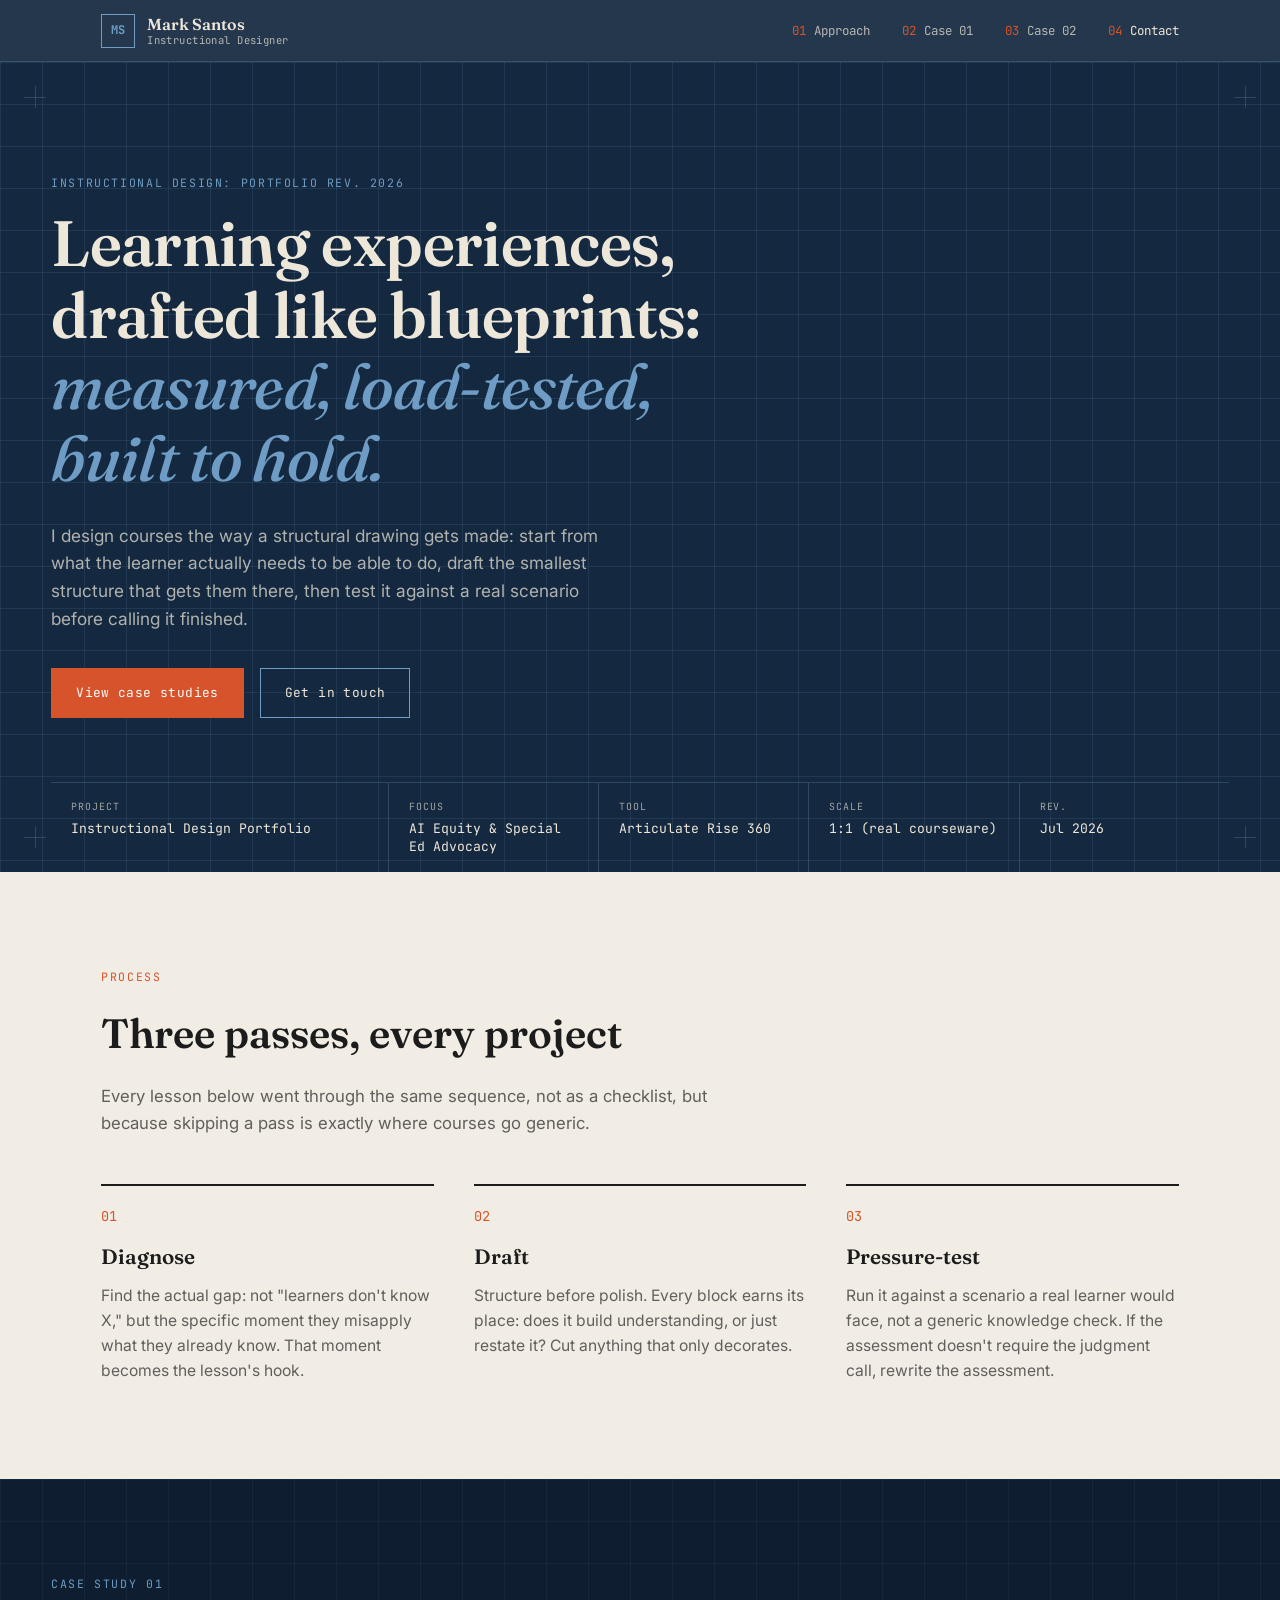
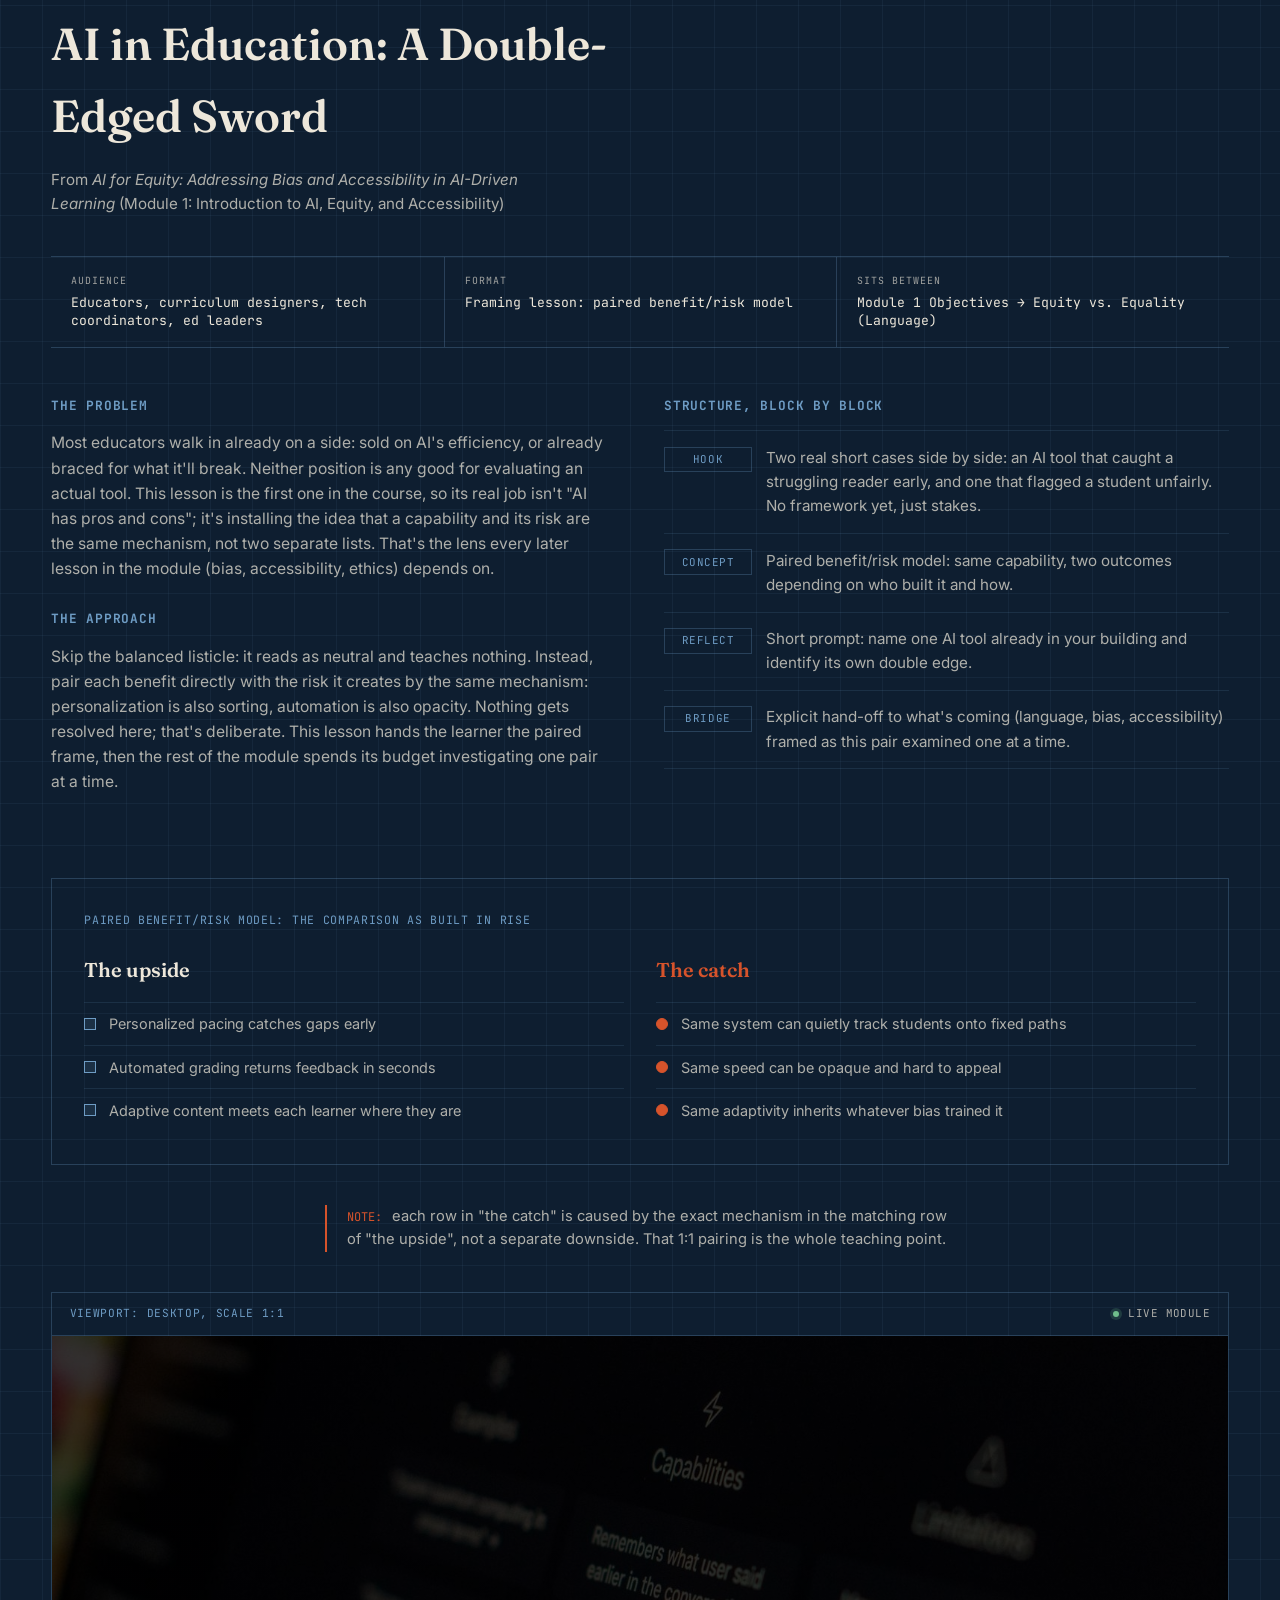
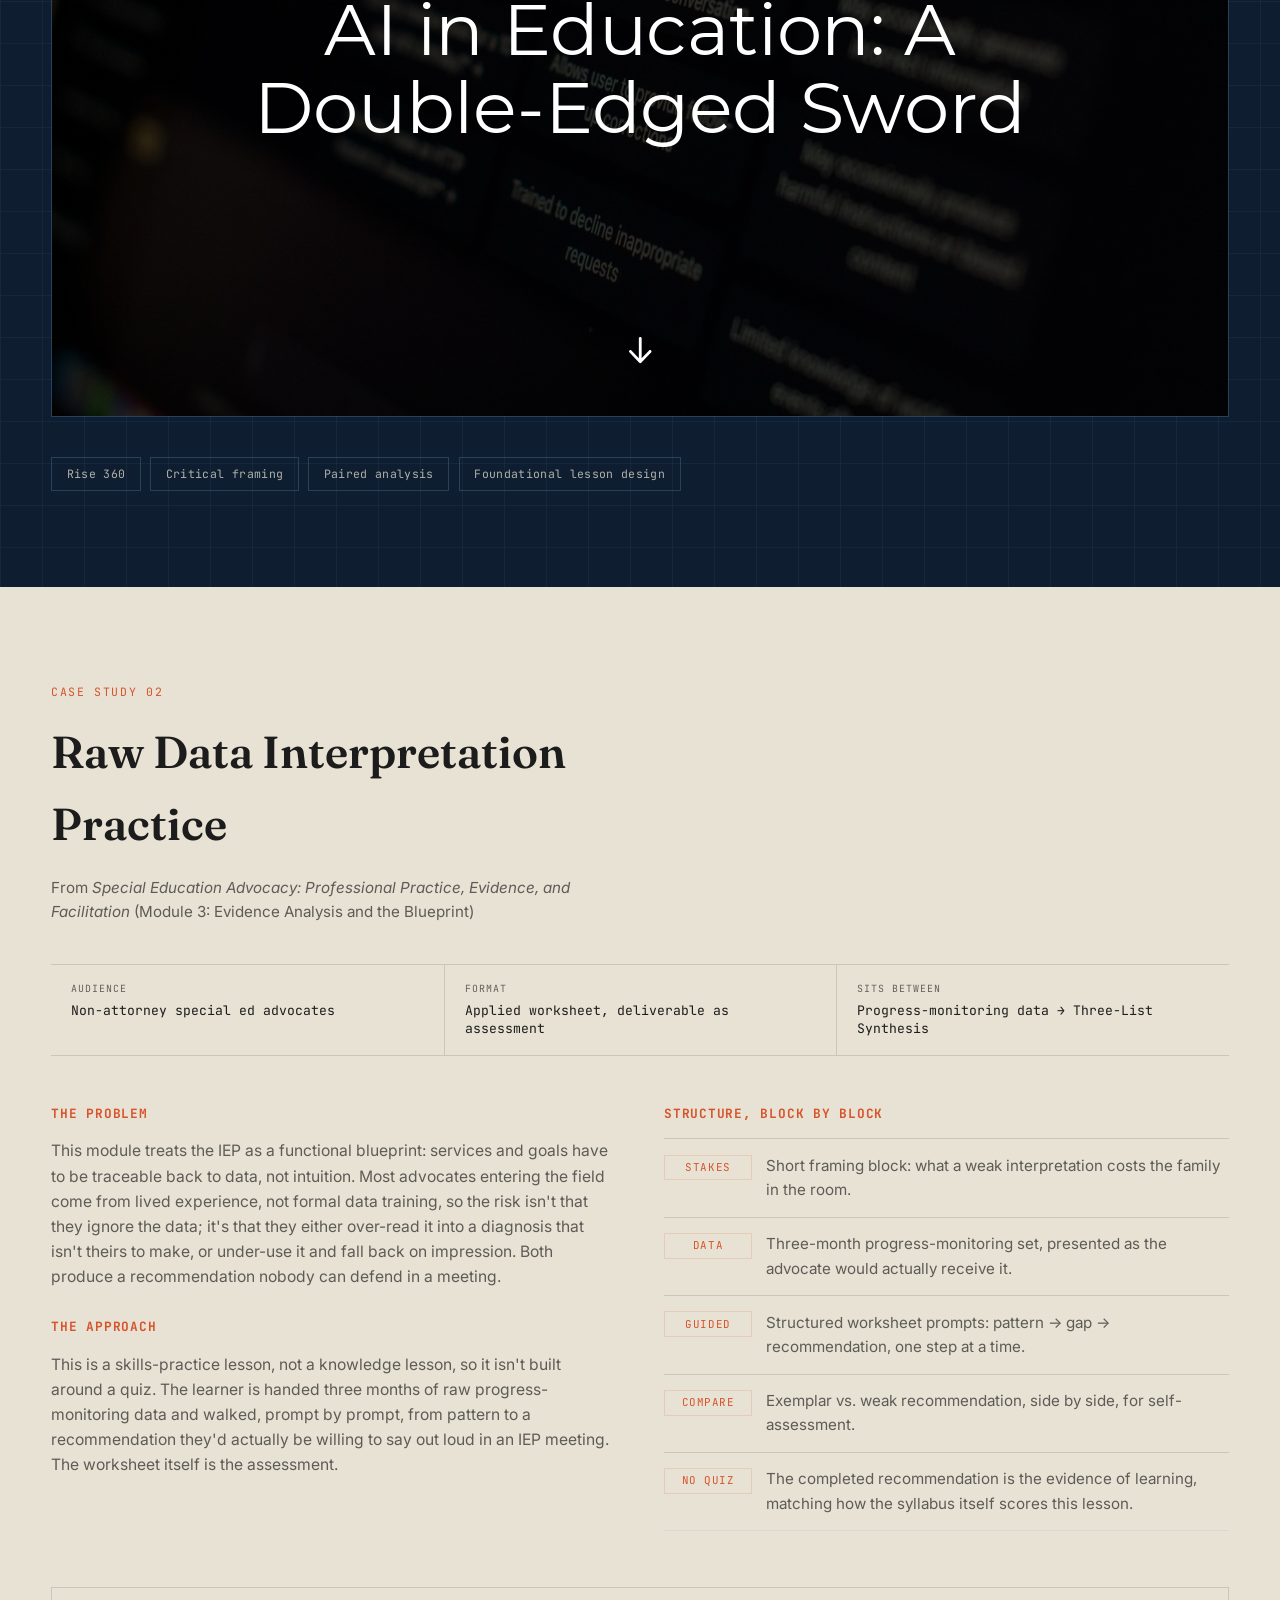
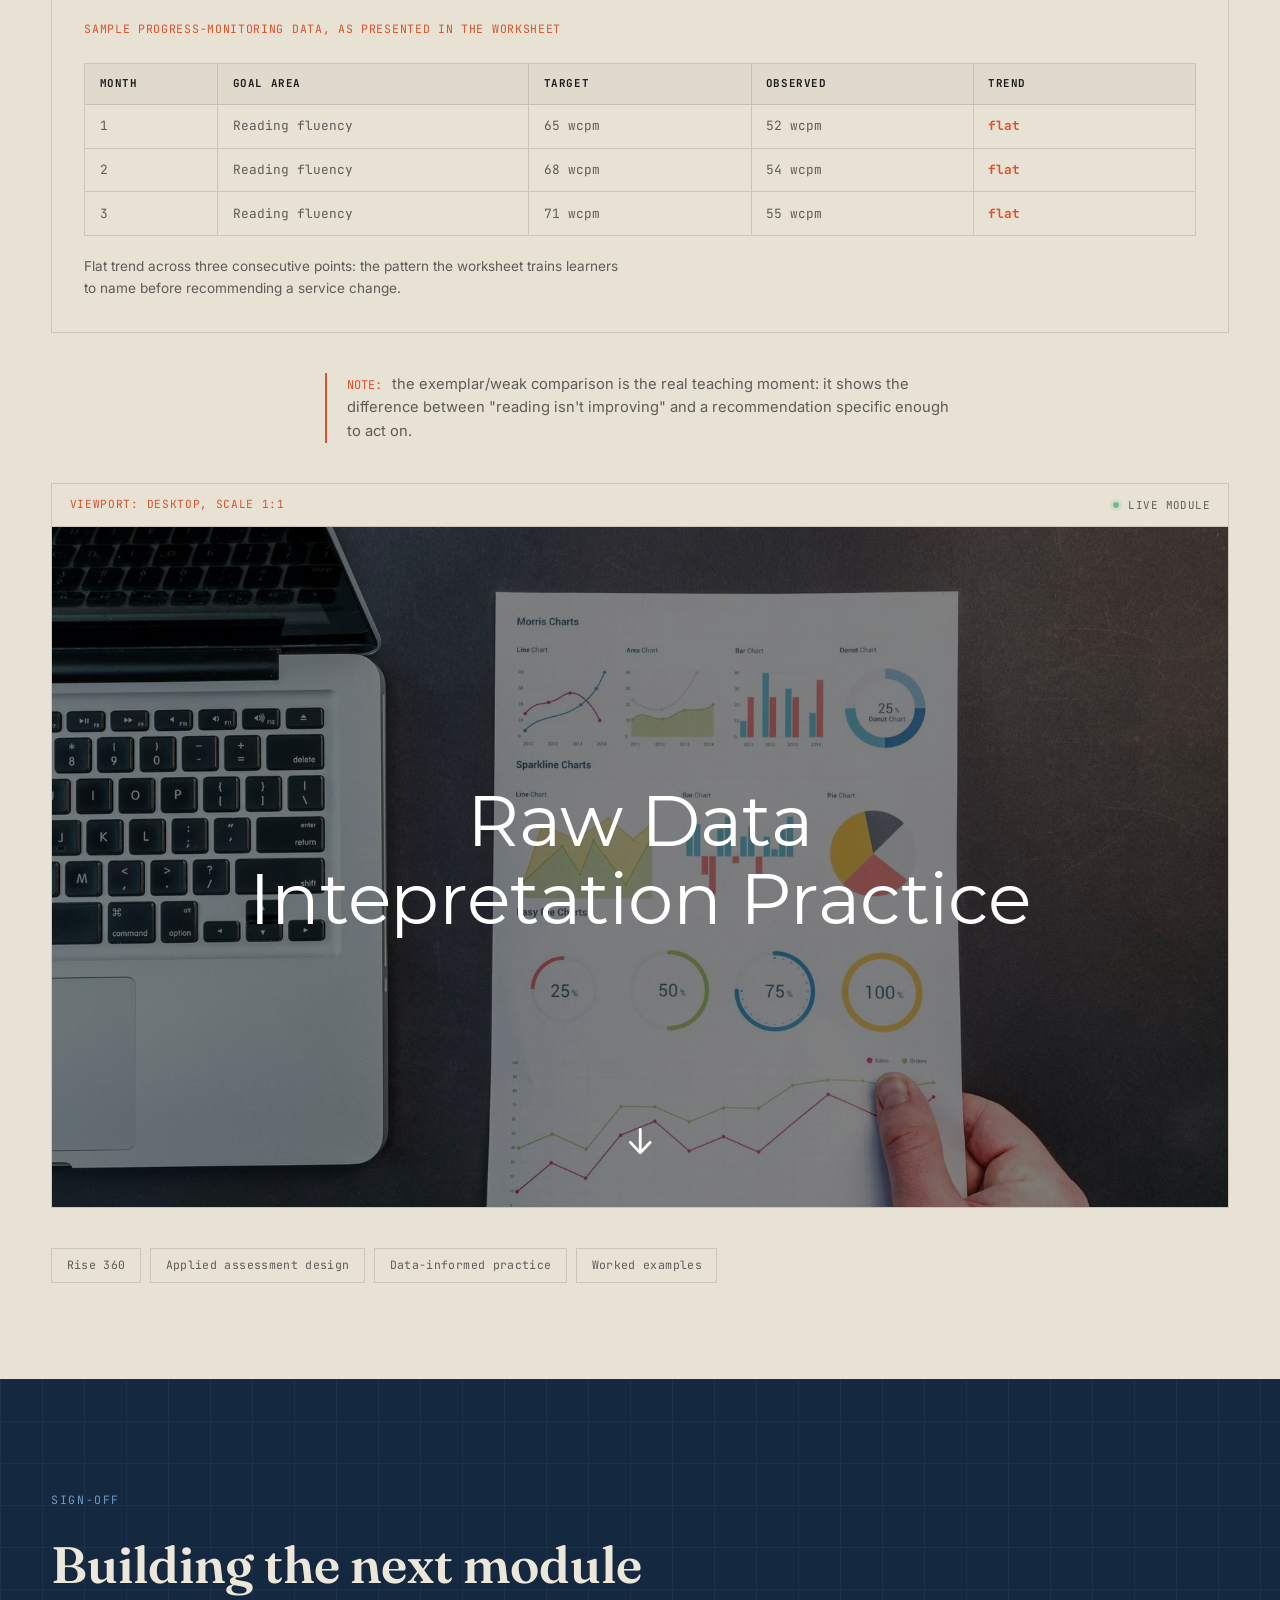
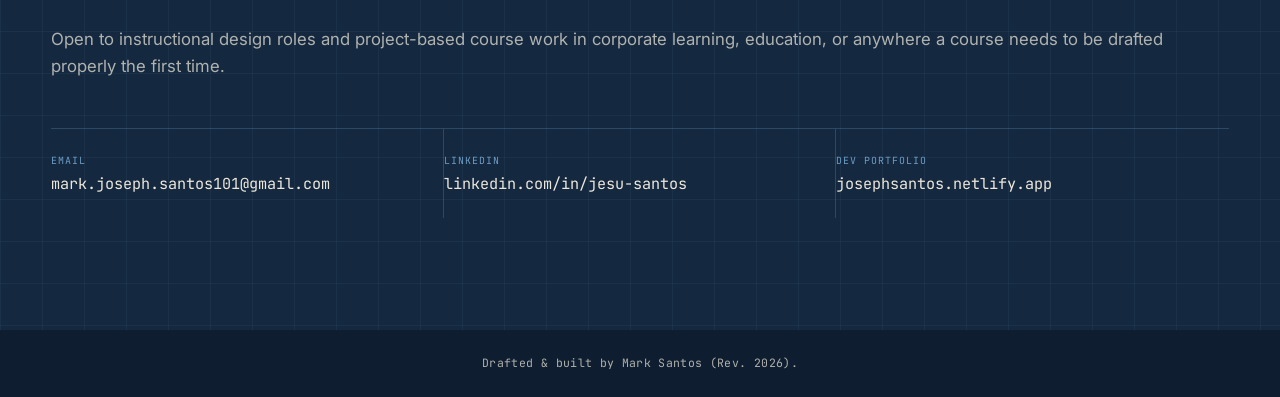
==== commit e572ca09: "second" ====
--- a/index.html
+++ b/index.html
@@ -3,8 +3,8 @@
 <head>
 <meta charset="UTF-8">
 <meta name="viewport" content="width=device-width, initial-scale=1.0">
-<title>Mark Santos — Instructional Design Portfolio</title>
-<meta name="description" content="Instructional design portfolio — Mark Santos. Case studies in equity-focused leadership training and evidence-based special education advocacy.">
+<title>Mark Santos: Instructional Design Portfolio</title>
+<meta name="description" content="Instructional design portfolio by Mark Santos. Case studies in equity-focused leadership training and evidence-based special education advocacy.">
 <link rel="preconnect" href="https://fonts.googleapis.com">
 <link rel="preconnect" href="https://fonts.gstatic.com" crossorigin>
 <link href="https://fonts.googleapis.com/css2?family=Fraunces:opsz,wght@9..144,300;9..144,500;9..144,600;9..144,700&family=JetBrains+Mono:wght@400;500;700&family=Inter:wght@400;500;600&display=swap" rel="stylesheet">
@@ -14,7 +14,6 @@
 
 <a class="skip-link" href="#main">Skip to content</a>
 
-<!-- ============ NAV ============ -->
 <header class="site-header">
   <div class="header-inner">
     <a href="#top" class="brand" aria-label="Mark Santos, home">
@@ -42,7 +41,6 @@
 
 <main id="main">
 
-  <!-- ============ HERO ============ -->
   <section class="hero" id="top">
     <div class="blueprint-grid" aria-hidden="true"></div>
     <span class="crosshair crosshair--tl" aria-hidden="true"></span>
@@ -51,10 +49,10 @@
     <span class="crosshair crosshair--br" aria-hidden="true"></span>
 
     <div class="hero-inner">
-      <p class="eyebrow">Instructional Design — Portfolio Rev. 2026</p>
+      <p class="eyebrow">Instructional Design: Portfolio Rev. 2026</p>
       <h1 class="hero-title">
         Learning experiences,<br>
-        drafted like blueprints —<br>
+        drafted like blueprints:<br>
         <span class="hero-title-accent">measured, load-tested, built to hold.</span>
       </h1>
       <p class="hero-sub">
@@ -83,7 +81,7 @@
       </div>
       <div class="title-block-cell">
         <span class="tb-label">Scale</span>
-        <span class="tb-value">1 : 1 — real courseware</span>
+        <span class="tb-value">1:1 (real courseware)</span>
       </div>
       <div class="title-block-cell">
         <span class="tb-label">Rev.</span>
@@ -92,12 +90,11 @@
     </div>
   </section>
 
-  <!-- ============ APPROACH ============ -->
   <section class="approach" id="approach">
     <p class="eyebrow eyebrow--dark">Process</p>
     <h2 class="section-title">Three passes, every project</h2>
     <p class="section-lede">
-      Every lesson below went through the same sequence — not as a checklist,
+      Every lesson below went through the same sequence, not as a checklist,
       but because skipping a pass is exactly where courses go generic.
     </p>
 
@@ -106,7 +103,7 @@
         <span class="step-index">01</span>
         <h3>Diagnose</h3>
         <p>
-          Find the actual gap — not "learners don't know X," but the specific
+          Find the actual gap: not "learners don't know X," but the specific
           moment they misapply what they already know. That moment becomes the
           lesson's hook.
         </p>
@@ -131,14 +128,13 @@
     </ol>
   </section>
 
-  <!-- ============ CASE STUDY 01 ============ -->
   <section class="case-study case-study--dark" id="case-01">
     <div class="blueprint-grid blueprint-grid--faint" aria-hidden="true"></div>
 
     <div class="case-header">
-      <p class="eyebrow">Case Study — 01</p>
+      <p class="eyebrow">Case Study 01</p>
       <h2 class="case-title">AI in Education: A Double-Edged Sword</h2>
-      <p class="case-course">From <em>AI for Equity: Addressing Bias and Accessibility in AI-Driven Learning</em> — Module 1, Introduction to AI, Equity, and Accessibility</p>
+      <p class="case-course">From <em>AI for Equity: Addressing Bias and Accessibility in AI-Driven Learning</em> (Module 1: Introduction to AI, Equity, and Accessibility)</p>
     </div>
 
     <div class="title-block title-block--inline" role="note" aria-label="Case study 01 specifications">
@@ -148,7 +144,7 @@
       </div>
       <div class="title-block-cell">
         <span class="tb-label">Format</span>
-        <span class="tb-value">Framing lesson — paired benefit/risk model</span>
+        <span class="tb-value">Framing lesson: paired benefit/risk model</span>
       </div>
       <div class="title-block-cell">
         <span class="tb-label">Sits between</span>
@@ -160,17 +156,17 @@
       <div class="case-col">
         <h3 class="case-subhead">The problem</h3>
         <p>
-          Most educators walk in already on a side — sold on AI's efficiency, or
+          Most educators walk in already on a side: sold on AI's efficiency, or
           already braced for what it'll break. Neither position is any good for
           evaluating an actual tool. This lesson is the first one in the course,
-          so its real job isn't "AI has pros and cons" — it's installing the
+          so its real job isn't "AI has pros and cons"; it's installing the
           idea that a capability and its risk are the same mechanism, not two
           separate lists. That's the lens every later lesson in the module
           (bias, accessibility, ethics) depends on.
         </p>
         <h3 class="case-subhead">The approach</h3>
         <p>
-          Skip the balanced listicle — it reads as neutral and teaches nothing.
+          Skip the balanced listicle: it reads as neutral and teaches nothing.
           Instead, pair each benefit directly with the risk it creates by the
           same mechanism: personalization is also sorting, automation is also
           opacity. Nothing gets resolved here; that's deliberate. This lesson
@@ -182,16 +178,16 @@
       <div class="case-col">
         <h3 class="case-subhead">Structure, block by block</h3>
         <ol class="flow-list">
-          <li><span class="flow-tag">Hook</span>Two real short cases side by side — an AI tool that caught a struggling reader early, and one that flagged a student unfairly. No framework yet, just stakes.</li>
-          <li><span class="flow-tag">Concept</span>Paired benefit/risk model — same capability, two outcomes depending on who built it and how.</li>
+          <li><span class="flow-tag">Hook</span>Two real short cases side by side: an AI tool that caught a struggling reader early, and one that flagged a student unfairly. No framework yet, just stakes.</li>
+          <li><span class="flow-tag">Concept</span>Paired benefit/risk model: same capability, two outcomes depending on who built it and how.</li>
           <li><span class="flow-tag">Reflect</span>Short prompt: name one AI tool already in your building and identify its own double edge.</li>
-          <li><span class="flow-tag">Bridge</span>Explicit hand-off to what's coming — language (next), bias, accessibility — framed as this pair examined one at a time.</li>
+          <li><span class="flow-tag">Bridge</span>Explicit hand-off to what's coming (language, bias, accessibility) framed as this pair examined one at a time.</li>
         </ol>
       </div>
     </div>
 
     <div class="diagram-panel" aria-hidden="false">
-      <p class="diagram-caption">Paired benefit/risk model — the comparison as built in Rise</p>
+      <p class="diagram-caption">Paired benefit/risk model: the comparison as built in Rise</p>
       <div class="diagram">
         <div class="diagram-col">
           <span class="diagram-col-label">The upside</span>
@@ -209,22 +205,22 @@
     </div>
 
     <p class="annotation">
-      <span class="annotation-mark" aria-hidden="true">note —</span>
+      <span class="annotation-mark" aria-hidden="true">note:</span>
       each row in "the catch" is caused by the exact mechanism in the matching
-      row of "the upside" — not a separate downside. That 1:1 pairing is the
+      row of "the upside", not a separate downside. That 1:1 pairing is the
       whole teaching point.
     </p>
 
     <div class="module-frame">
       <div class="module-frame-bar">
-        <span class="module-frame-label">Viewport — Desktop, Scale 1:1</span>
+        <span class="module-frame-label">Viewport: Desktop, Scale 1:1</span>
         <span class="module-frame-status"><span class="status-dot" aria-hidden="true"></span>Live module</span>
       </div>
       <div class="module-frame-body">
         <div class="module-frame-viewport">
           <iframe
             src="case-01/index.html"
-            title="AI in Education: A Double-Edged Sword — full Rise 360 module"
+            title="AI in Education: A Double-Edged Sword (full Rise 360 module)"
             loading="lazy"
             class="module-iframe"></iframe>
         </div>
@@ -239,12 +235,11 @@
     </ul>
   </section>
 
-  <!-- ============ CASE STUDY 02 ============ -->
   <section class="case-study case-study--paper" id="case-02">
     <div class="case-header">
-      <p class="eyebrow eyebrow--dark">Case Study — 02</p>
+      <p class="eyebrow eyebrow--dark">Case Study 02</p>
       <h2 class="case-title case-title--dark">Raw Data Interpretation Practice</h2>
-      <p class="case-course case-course--dark">From <em>Special Education Advocacy: Professional Practice, Evidence, and Facilitation</em> — Module 3, Evidence Analysis and the Blueprint</p>
+      <p class="case-course case-course--dark">From <em>Special Education Advocacy: Professional Practice, Evidence, and Facilitation</em> (Module 3: Evidence Analysis and the Blueprint)</p>
     </div>
 
     <div class="title-block title-block--paper title-block--inline" role="note" aria-label="Case study 02 specifications">
@@ -266,10 +261,10 @@
       <div class="case-col">
         <h3 class="case-subhead case-subhead--dark">The problem</h3>
         <p class="text--dark">
-          This module treats the IEP as a functional blueprint — services and
+          This module treats the IEP as a functional blueprint: services and
           goals have to be traceable back to data, not intuition. Most advocates
           entering the field come from lived experience, not formal data
-          training, so the risk isn't that they ignore the data — it's that they
+          training, so the risk isn't that they ignore the data; it's that they
           either over-read it into a diagnosis that isn't theirs to make, or
           under-use it and fall back on impression. Both produce a
           recommendation nobody can defend in a meeting.
@@ -287,11 +282,11 @@
       <div class="case-col">
         <h3 class="case-subhead case-subhead--dark">Structure, block by block</h3>
         <ol class="flow-list flow-list--paper">
-          <li><span class="flow-tag flow-tag--paper">Stakes</span>Short framing block — what a weak interpretation costs the family in the room.</li>
+          <li><span class="flow-tag flow-tag--paper">Stakes</span>Short framing block: what a weak interpretation costs the family in the room.</li>
           <li><span class="flow-tag flow-tag--paper">Data</span>Three-month progress-monitoring set, presented as the advocate would actually receive it.</li>
           <li><span class="flow-tag flow-tag--paper">Guided</span>Structured worksheet prompts: pattern → gap → recommendation, one step at a time.</li>
           <li><span class="flow-tag flow-tag--paper">Compare</span>Exemplar vs. weak recommendation, side by side, for self-assessment.</li>
-          <li><span class="flow-tag flow-tag--paper">No quiz</span>The completed recommendation is the evidence of learning — matches how the syllabus itself scores this lesson.</li>
+          <li><span class="flow-tag flow-tag--paper">No quiz</span>The completed recommendation is the evidence of learning, matching how the syllabus itself scores this lesson.</li>
         </ol>
       </div>
     </div>
@@ -310,26 +305,26 @@
         <div class="data-row" role="row"><span>2</span><span>Reading fluency</span><span>68 wcpm</span><span>54 wcpm</span><span class="trend trend--flat">flat</span></div>
         <div class="data-row" role="row"><span>3</span><span>Reading fluency</span><span>71 wcpm</span><span>55 wcpm</span><span class="trend trend--flat">flat</span></div>
       </div>
-      <p class="diagram-footnote">Flat trend across three consecutive points — the pattern the worksheet trains learners to name before recommending a service change.</p>
+      <p class="diagram-footnote">Flat trend across three consecutive points: the pattern the worksheet trains learners to name before recommending a service change.</p>
     </div>
 
     <p class="annotation annotation--paper">
-      <span class="annotation-mark" aria-hidden="true">note —</span>
-      the exemplar/weak comparison is the real teaching moment — it shows the
+      <span class="annotation-mark" aria-hidden="true">note:</span>
+      the exemplar/weak comparison is the real teaching moment: it shows the
       difference between "reading isn't improving" and a recommendation
       specific enough to act on.
     </p>
 
     <div class="module-frame module-frame--paper">
       <div class="module-frame-bar module-frame-bar--paper">
-        <span class="module-frame-label module-frame-label--paper">Viewport — Desktop, Scale 1:1</span>
+        <span class="module-frame-label module-frame-label--paper">Viewport: Desktop, Scale 1:1</span>
         <span class="module-frame-status module-frame-status--paper"><span class="status-dot status-dot--paper" aria-hidden="true"></span>Live module</span>
       </div>
       <div class="module-frame-body">
         <div class="module-frame-viewport">
           <iframe
             src="case-02/index.html"
-            title="Raw Data Interpretation Practice — full Rise 360 module"
+            title="Raw Data Interpretation Practice: full Rise 360 module"
             loading="lazy"
             class="module-iframe"></iframe>
         </div>
@@ -344,13 +339,12 @@
     </ul>
   </section>
 
-  <!-- ============ CONTACT ============ -->
   <section class="contact" id="contact">
     <div class="blueprint-grid blueprint-grid--faint" aria-hidden="true"></div>
     <p class="eyebrow">Sign-off</p>
     <h2 class="contact-title">Building the next module</h2>
     <p class="contact-lede">
-      Open to instructional design roles and project-based course work —
+      Open to instructional design roles and project-based course work in
       corporate learning, education, or anywhere a course needs to be drafted
       properly the first time.
     </p>
@@ -374,7 +368,7 @@
 </main>
 
 <footer class="site-footer">
-  <p>Drafted &amp; built by Mark Santos — Rev. 2026.</p>
+  <p>Drafted &amp; built by Mark Santos (Rev. 2026).</p>
 </footer>
 
 <script src="script.js"></script>
